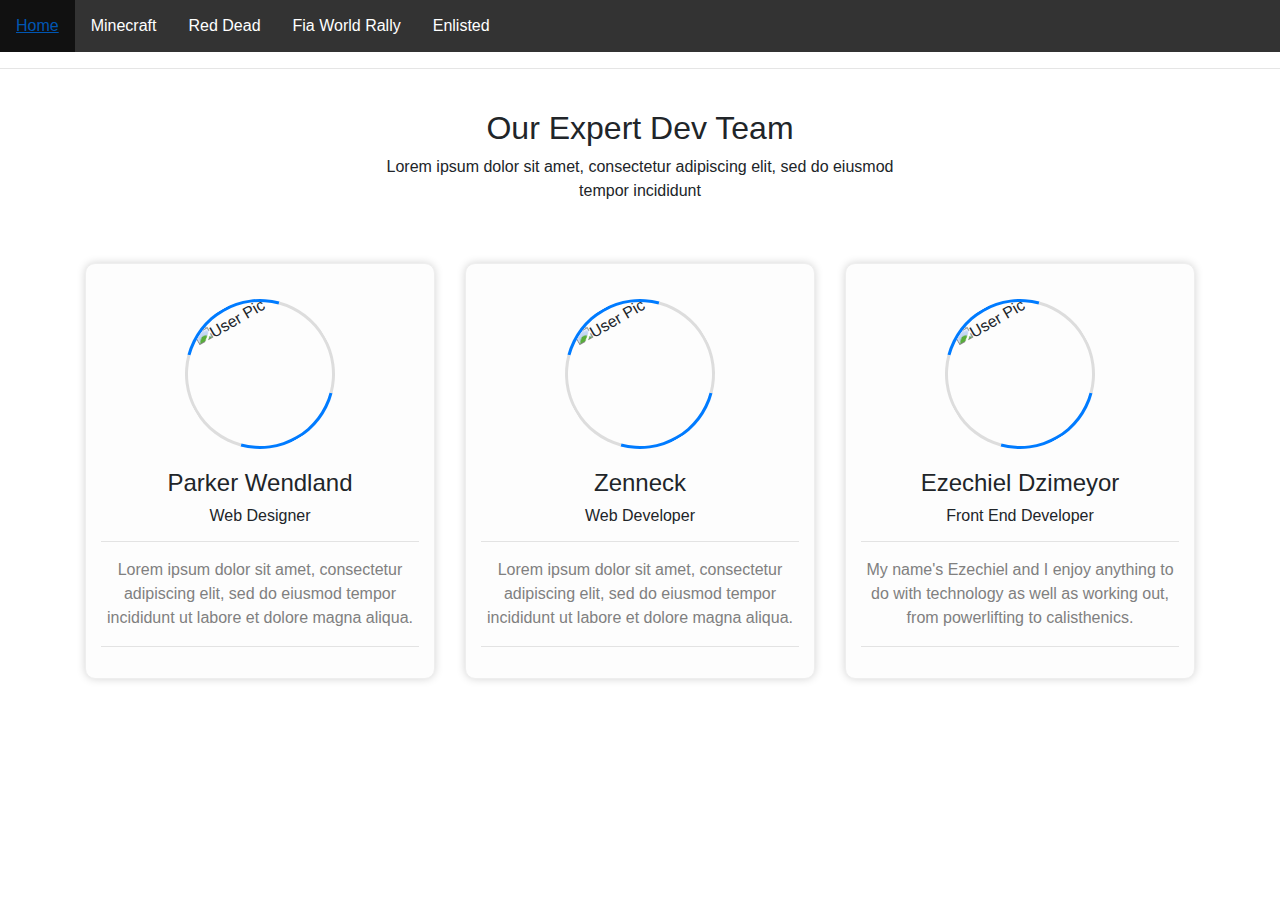
==== Project-for-School - Github - Copy/about_us.html @ a90cf6d4 "Add files via upload" ====
<!DOCTYPE html>
<html lang="en">
<head>
  <style>
    ul{list-style-type: none;
      margin:0;
      padding:0;
      overflow: hidden;
      background-color:#333;}
    li{float:left;}
    li a{display: block; color:white; text-align: center; padding: 14px 16px; text-decoration: none;}
    li a:hover:not(.active){background-color: #111;}
    .active {background-color: #04AA6D;}
.user-pic {
    width: 150px;
    height: 150px;
    overflow: hidden;
    border-radius: 100%;
    margin: 20px auto 20px;
    border-left: 3px solid #ddd;
    border-right: 3px solid #ddd;
    border-top: 3px solid #007bff;
    border-bottom: 3px solid #007bff;
    transform: rotate(-30deg);
    transition: 0.5s;
}
.card-box:hover .user-pic {
    transform: rotate(0deg);
    transform: scale(1.1);
}
.card-box {
    padding: 15px;
    background-color: #fdfdfd;
    margin: 20px 0px;
    border-radius: 10px;
    border: 1px solid #eee;
    box-shadow: 0px 0px 8px 0px #d4d4d4;
    transition: 0.5s;
}
.card-box:hover {
	border: 1px solid #007bff;
}
.card-box p {
    color: #808080;
}
</style>
	<title>How To Create Bootstrap Card Design With Hover Effects</title>
	<meta charset="utf-8">
	<meta name="viewport" content="width=device-width, initial-scale=1">
	<link rel="stylesheet" href="https://stackpath.bootstrapcdn.com/bootstrap/4.4.1/css/bootstrap.min.css">
	<script src="https://code.jquery.com/jquery-3.4.1.slim.min.js"></script>
	<script src="https://cdn.jsdelivr.net/npm/popper.js@1.16.0/dist/umd/popper.min.js"></script>
	<script src="https://stackpath.bootstrapcdn.com/bootstrap/4.4.1/js/bootstrap.min.js"></script>
</head>
<body>
  <ul>
    <li> <a href="index.html">Home</a></li>
    <li><a href="Minecraft.html">Minecraft</a></li>
    <li><a href="Red_Dead.html">Red Dead</a></li>
    <li><a href="WRC_9.html">Fia World Rally</a></li>
    <li><a href="Enlisted.html">Enlisted</a>
  </ul>
  <hr>
	<div class="container">
		<div class="row">
			<div class="col-sm-6 offset-sm-3 mt-4 mb-4">
				<h2 class="text-center">Our Expert Dev Team</h2>
				<p class="text-center">Lorem ipsum dolor sit amet, consectetur adipiscing elit, sed do eiusmod tempor incididunt </p>
			</div>
		</div>

		<div class="row">
			<div class="col-md-4">
				<div class="card-box text-center">
					<div class="user-pic">
						<img src="/images/user-img-1.jpg" class="img-fluid" alt="User Pic">
					</div>
					<h4>Parker Wendland</h4>
					<h6>Web Designer</h6>
					<hr>
					<p>Lorem ipsum dolor sit amet, consectetur adipiscing elit, sed do eiusmod tempor incididunt ut labore et dolore magna aliqua. </p>
					<hr>

				</div>
			</div>

			<div class="col-md-4">
				<div class="card-box text-center">
					<div class="user-pic">
						<img src="/images/user-img-2.jpg" class="img-fluid" alt="User Pic">
					</div>
					<h4>Zenneck</h4>
					<h6>Web Developer</h6>
					<hr>
					<p>Lorem ipsum dolor sit amet, consectetur adipiscing elit, sed do eiusmod tempor incididunt ut labore et dolore magna aliqua. </p>
					<hr>

				</div>
			</div>

			<div class="col-md-4">
				<div class="card-box text-center">
					<div class="user-pic">
						<img src="/images/user-img-3.jpg" class="img-fluid" alt="User Pic">
					</div>
					<h4>Ezechiel Dzimeyor</h4>
					<h6>Front End Developer</h6>
					<hr>
					<p>My name's Ezechiel and I enjoy anything to do with technology as well as working out, from powerlifting to calisthenics. </p>
					<hr>

				</div>
			</div>
		</div>
	</div>
</body>
</html>
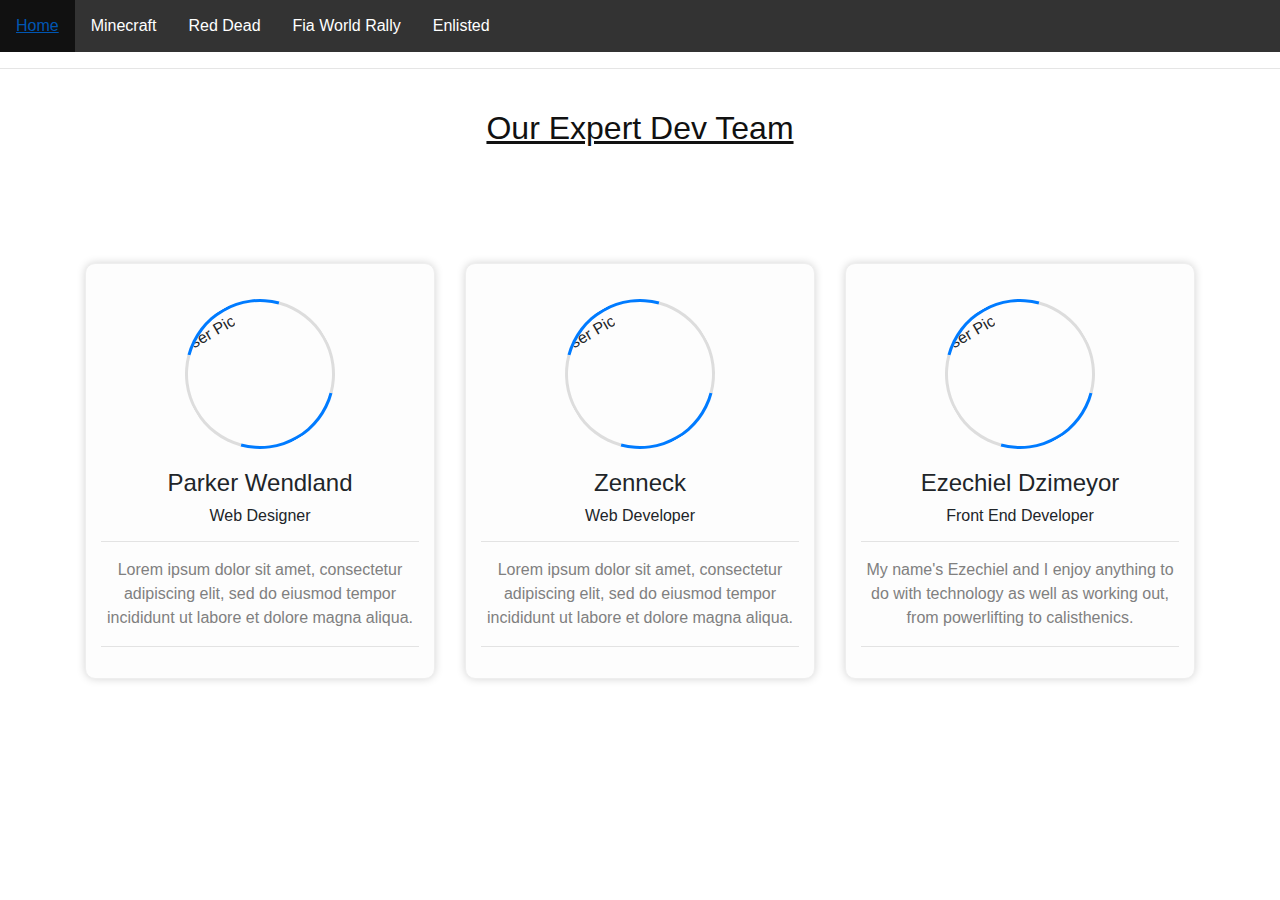
==== commit 1cb0aa43: "Update about_us.html" ====
--- a/Project-for-School - Github - Copy/about_us.html
+++ b/Project-for-School - Github - Copy/about_us.html
@@ -1,7 +1,8 @@
 <!DOCTYPE html>
 <html lang="en">
 <head>
-  <style>
+  <link rel="stylesheet" href="style.css">
+	<style>
     ul{list-style-type: none;
       margin:0;
       padding:0;
--- a/Project-for-School - Github - Copy/style.css
+++ b/Project-for-School - Github - Copy/style.css
@@ -0,0 +1,5 @@
+p {color: white;}
+body{background-color: #04AA6D;}
+h2{text-decoration-line: underline; font-size:30px;color:#111;}
+img{border-radius: 20px;border-color:white; float:left;max-height: 150px;max-width: 200px}
+h1{text-decoration-line: underline}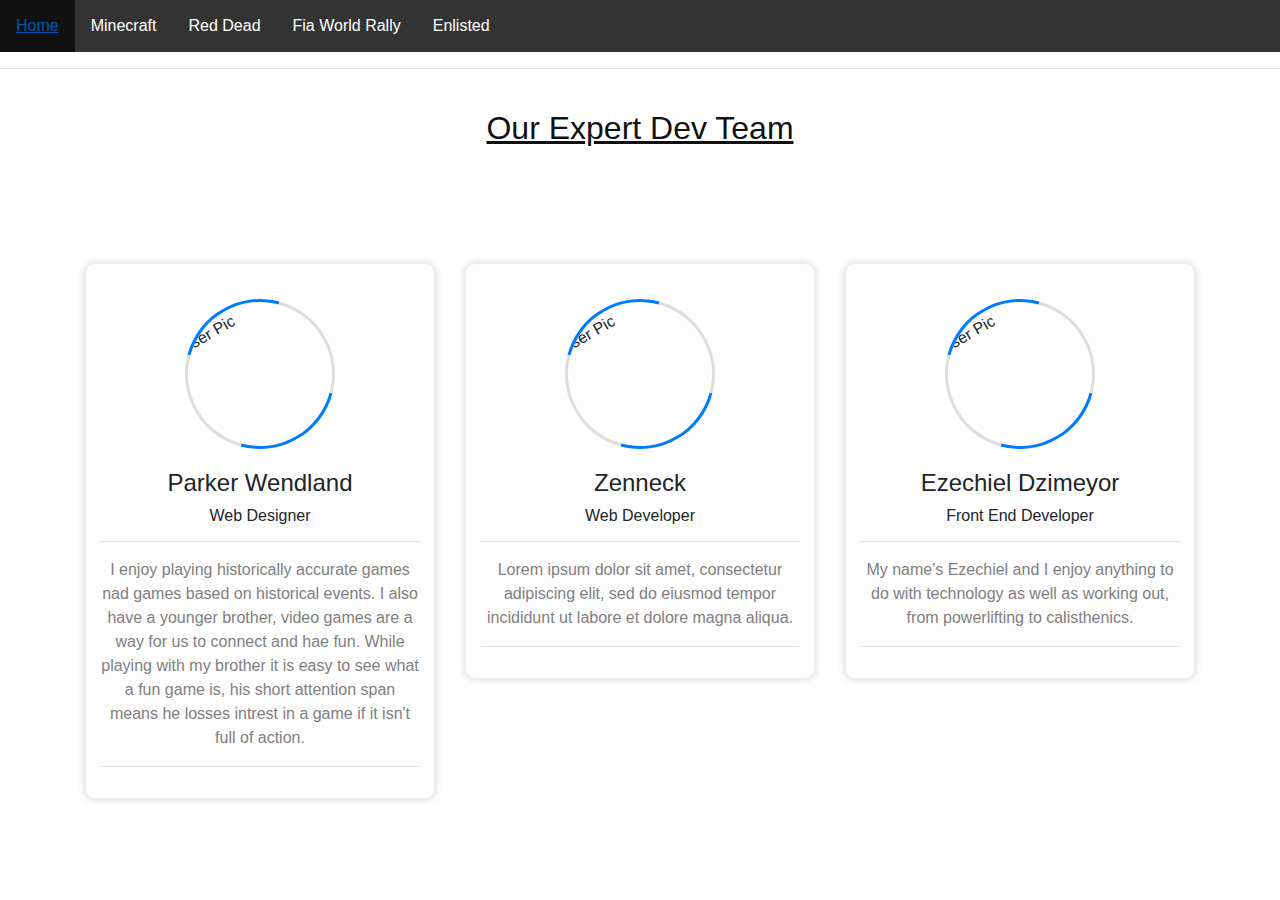
==== commit cd289028: "Update about_us.html" ====
--- a/Project-for-School - Github - Copy/about_us.html
+++ b/Project-for-School - Github - Copy/about_us.html
@@ -79,7 +79,7 @@
 					<h4>Parker Wendland</h4>
 					<h6>Web Designer</h6>
 					<hr>
-					<p>Lorem ipsum dolor sit amet, consectetur adipiscing elit, sed do eiusmod tempor incididunt ut labore et dolore magna aliqua. </p>
+					<p> I enjoy playing historically accurate games nad games based on historical events. I also have a younger brother, video games are a way for us to connect and hae fun. While playing with my brother it is easy to see what a fun game is, his short attention span means he losses intrest in a game if it isn't full of action.</p>
 					<hr>
 
 				</div>
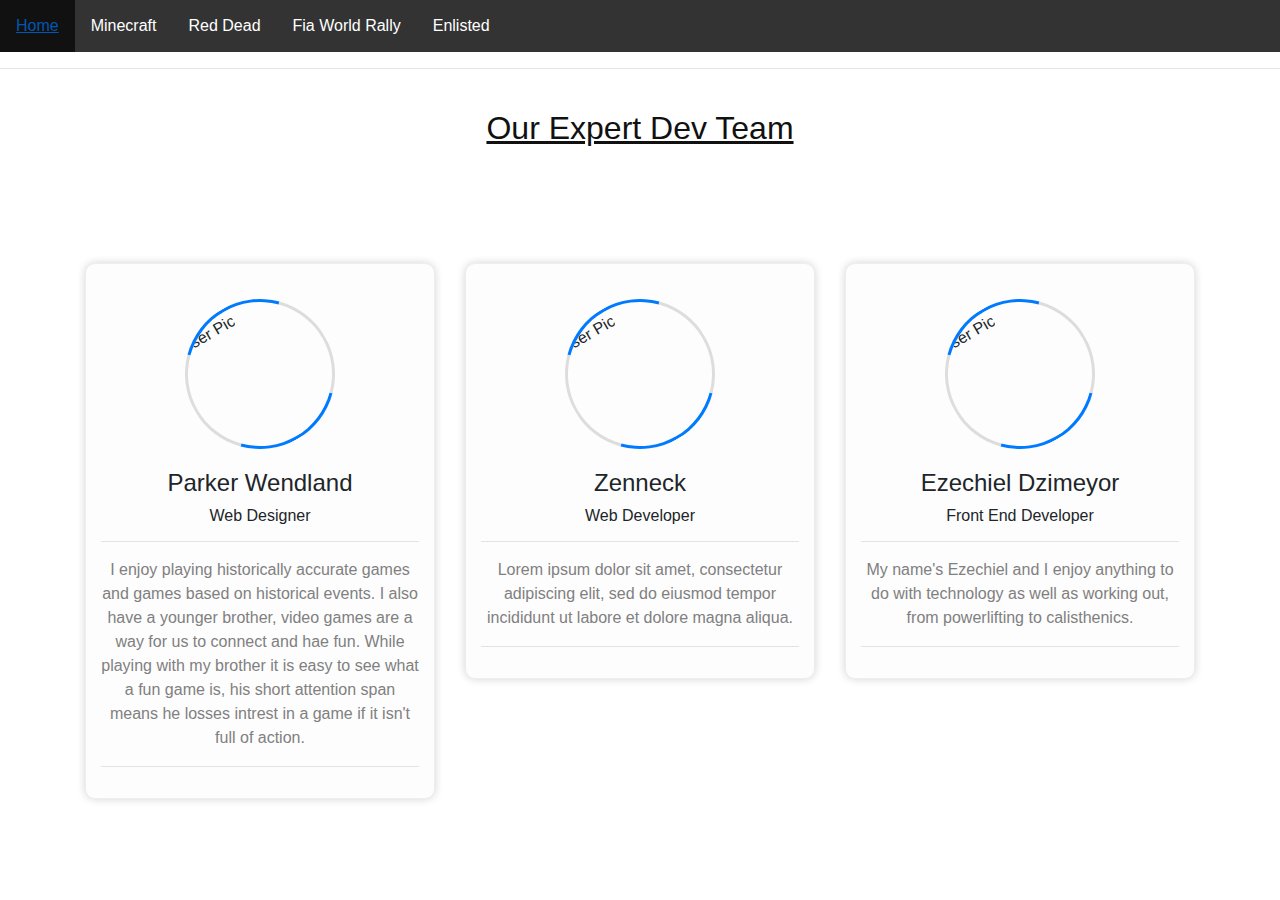
==== commit 680e60d4: "Update about_us.html" ====
--- a/Project-for-School - Github - Copy/about_us.html
+++ b/Project-for-School - Github - Copy/about_us.html
@@ -79,7 +79,7 @@
 					<h4>Parker Wendland</h4>
 					<h6>Web Designer</h6>
 					<hr>
-					<p> I enjoy playing historically accurate games nad games based on historical events. I also have a younger brother, video games are a way for us to connect and hae fun. While playing with my brother it is easy to see what a fun game is, his short attention span means he losses intrest in a game if it isn't full of action.</p>
+					<p> I enjoy playing historically accurate games and games based on historical events. I also have a younger brother, video games are a way for us to connect and hae fun. While playing with my brother it is easy to see what a fun game is, his short attention span means he losses intrest in a game if it isn't full of action.</p>
 					<hr>
 
 				</div>
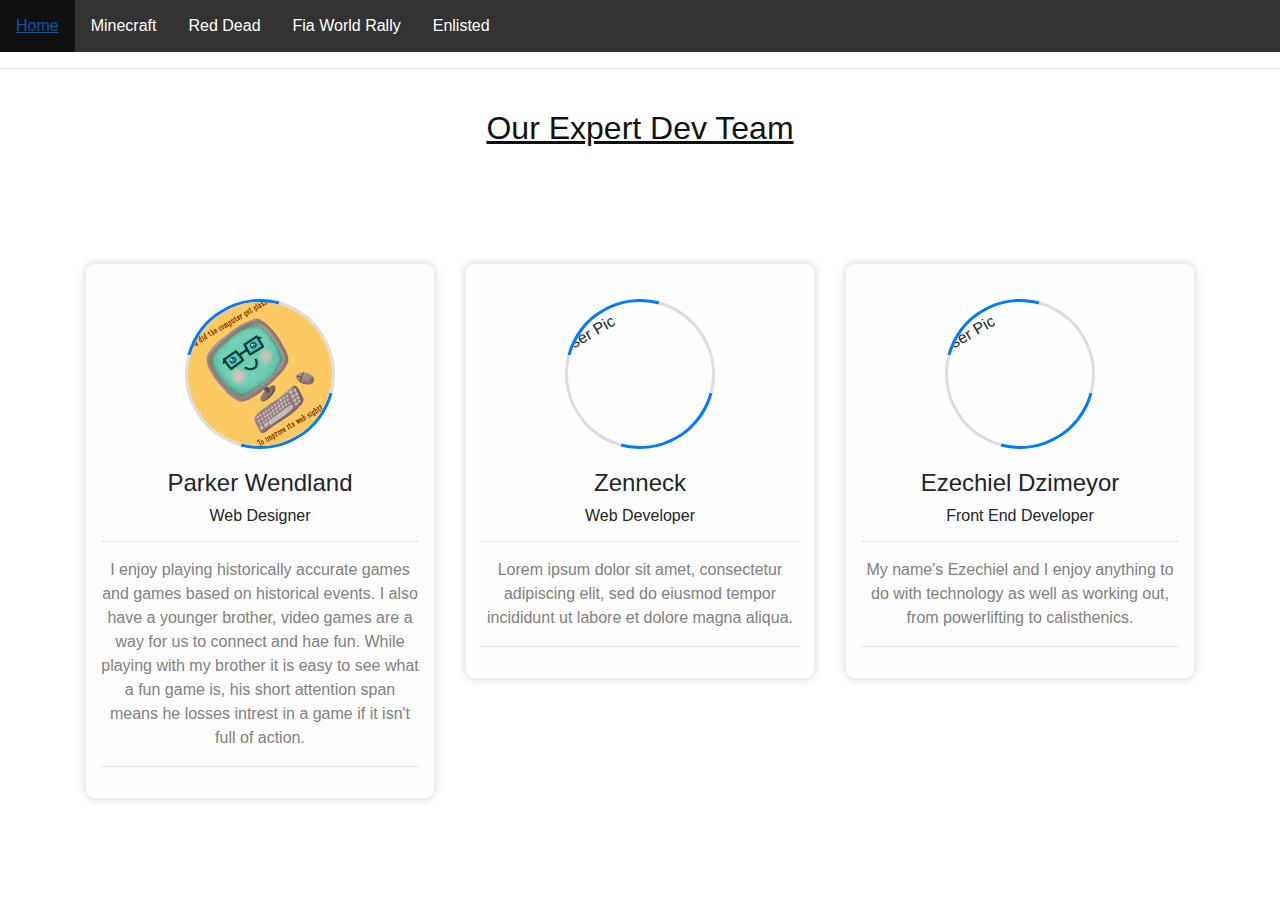
==== commit eea46f06: "Update about_us.html" ====
--- a/Project-for-School - Github - Copy/about_us.html
+++ b/Project-for-School - Github - Copy/about_us.html
@@ -74,7 +74,7 @@
 			<div class="col-md-4">
 				<div class="card-box text-center">
 					<div class="user-pic">
-						<img src="/images/user-img-1.jpg" class="img-fluid" alt="User Pic">
+						<img src="Websitejoke.png" class="img-fluid" alt="User Pic">
 					</div>
 					<h4>Parker Wendland</h4>
 					<h6>Web Designer</h6>
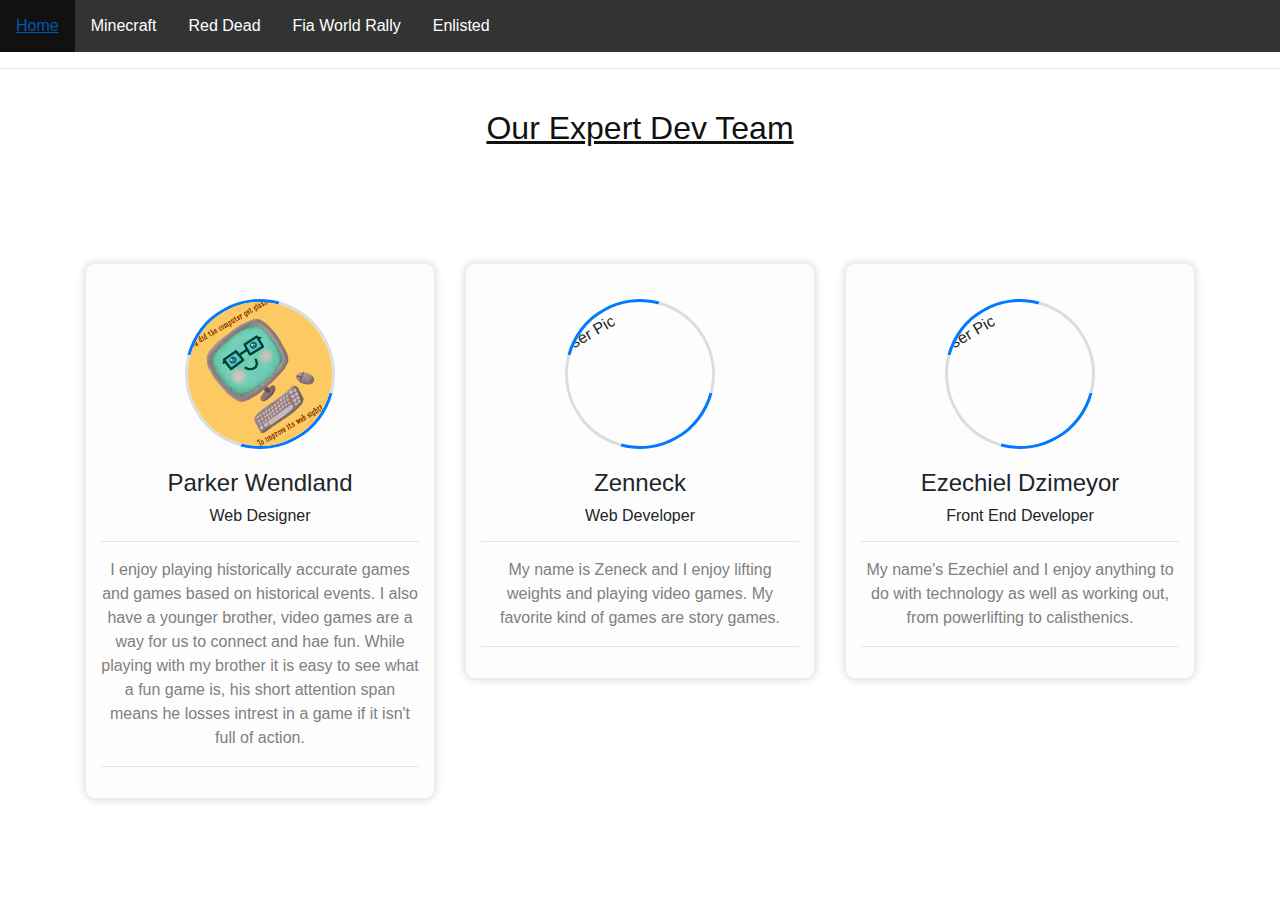
==== commit 6865368a: "Update about_us.html" ====
--- a/Project-for-School - Github - Copy/about_us.html
+++ b/Project-for-School - Github - Copy/about_us.html
@@ -45,7 +45,7 @@
     color: #808080;
 }
 </style>
-	<title>How To Create Bootstrap Card Design With Hover Effects</title>
+	<title>About Us</title>
 	<meta charset="utf-8">
 	<meta name="viewport" content="width=device-width, initial-scale=1">
 	<link rel="stylesheet" href="https://stackpath.bootstrapcdn.com/bootstrap/4.4.1/css/bootstrap.min.css">
@@ -93,7 +93,7 @@
 					<h4>Zenneck</h4>
 					<h6>Web Developer</h6>
 					<hr>
-					<p>Lorem ipsum dolor sit amet, consectetur adipiscing elit, sed do eiusmod tempor incididunt ut labore et dolore magna aliqua. </p>
+					<p>My name is Zeneck and I enjoy lifting weights and playing video games. My favorite kind of games are story games. </p>
 					<hr>
 
 				</div>
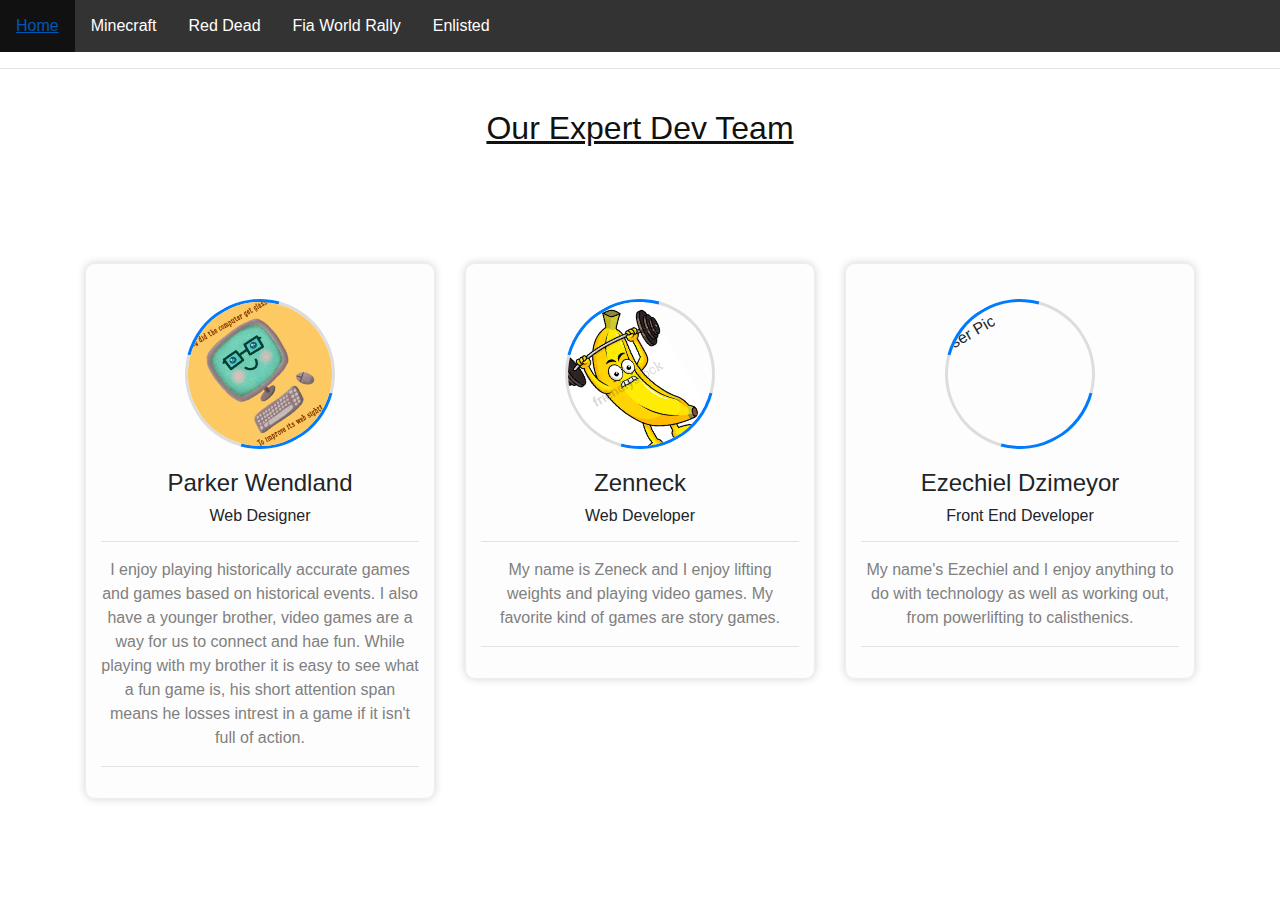
==== commit fa573430: "Update about_us.html" ====
--- a/Project-for-School - Github - Copy/about_us.html
+++ b/Project-for-School - Github - Copy/about_us.html
@@ -88,7 +88,7 @@
 			<div class="col-md-4">
 				<div class="card-box text-center">
 					<div class="user-pic">
-						<img src="/images/user-img-2.jpg" class="img-fluid" alt="User Pic">
+						<img src="bannana.jpg" class="img-fluid" alt="User Pic">
 					</div>
 					<h4>Zenneck</h4>
 					<h6>Web Developer</h6>
@@ -102,7 +102,7 @@
 			<div class="col-md-4">
 				<div class="card-box text-center">
 					<div class="user-pic">
-						<img src="/images/user-img-3.jpg" class="img-fluid" alt="User Pic">
+						<img src="pullup.jpeg" class="img-fluid" alt="User Pic">
 					</div>
 					<h4>Ezechiel Dzimeyor</h4>
 					<h6>Front End Developer</h6>
